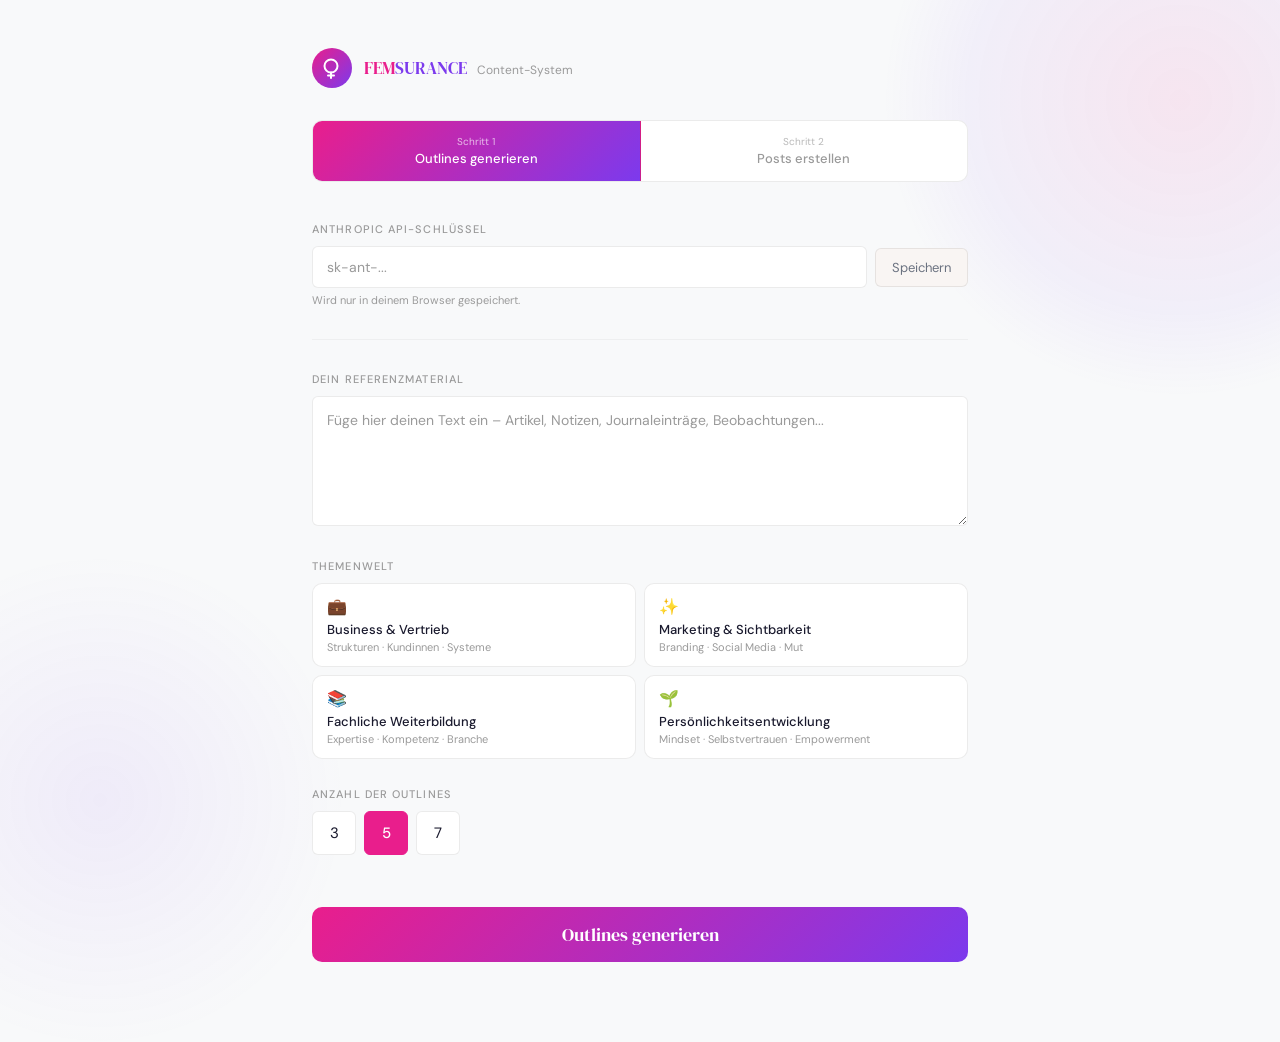
==== index.html @ 7531ac70 "Add typography scale and semantic color variables to all 8 pages - Typography scale: --text-xs throu" ====
<!DOCTYPE html>
<html lang="de">
<head>
<meta charset="UTF-8" />
<meta name="viewport" content="width=device-width, initial-scale=1.0" />
<title>FemSurance Content-System</title>
<link href="https://fonts.googleapis.com/css2?family=DM+Serif+Display:ital@0;1&family=DM+Sans:wght@300;400;500&display=swap" rel="stylesheet" />
<style>
  :root {
    --fem-pink: #E91E8C; --fem-pink-light: #fce4f0; --fem-pink-mid: #f4afd4;
    --pink-dark: #b81160; --pink-deep: #8a0d48;
    --fem-purple: #7C3AED; --fem-purple-light: #EEEDFE; --purple-dark: #4a2570;
    --text-primary: #1a1a2e; --text-secondary: #6b7280; --text-tertiary: #9a9a9a;
    --bg-page: #F8F9FA; --bg-card: #ffffff; --bg-secondary: #f1f3f5; --bg-surface: #f9f5f3;
    --border: rgba(0,0,0,0.08); --border-light: rgba(0,0,0,0.04);
    --shadow: 0 1px 3px rgba(0,0,0,0.08);
    --radius-sm: 6px; --radius-md: 10px; --radius-lg: 14px;
    --text-xs: 10px;
    --text-sm: 11px;
    --text-base: 12px;
    --text-md: 13px;
    --text-lg: 14px;
    --text-xl: 16px;
    --text-2xl: 20px;
    --text-3xl: 24px;
  }
  * { box-sizing: border-box; margin: 0; padding: 0; }
  body { font-family: 'DM Sans', sans-serif; background: var(--bg-page); color: var(--text-primary); min-height: 100vh; overflow-x: hidden; }
  body::before { content: ''; position: fixed; top: -200px; right: -200px; width: 600px; height: 600px; background: radial-gradient(circle, rgba(233,30,140,0.09) 0%, rgba(124,58,237,0.05) 50%, transparent 70%); pointer-events: none; z-index: 0; }
  body::after { content: ''; position: fixed; bottom: -150px; left: -150px; width: 500px; height: 500px; background: radial-gradient(circle, rgba(124,58,237,0.07) 0%, transparent 70%); pointer-events: none; z-index: 0; }
  .page { position: relative; z-index: 1; max-width: 720px; margin: 0 auto; padding: 3rem 2rem 5rem; }
 
  header { margin-bottom: 2rem; }
  .logo-row { display: flex; align-items: center; gap: 12px; margin-bottom: 1.5rem; }
  .logo-mark { width: 40px; height: 40px; border-radius: 50%; background: linear-gradient(135deg, var(--fem-pink), var(--fem-purple)); display: flex; align-items: center; justify-content: center; }
 
  .step-nav { display: flex; margin-bottom: 2.5rem; border: 1px solid var(--border); border-radius: var(--radius-md); overflow: hidden; background: white; }
  .step-tab { flex: 1; padding: 14px 16px; text-align: center; cursor: pointer; font-size: 13px; font-weight: 500; color: var(--text-tertiary); transition: all 0.18s; border: none; background: none; font-family: 'DM Sans', sans-serif; }
  .step-tab.active { background: linear-gradient(135deg, var(--fem-pink), var(--fem-purple)); color: white; }
  .step-tab .step-num { display: block; font-size: 10px; font-weight: 400; opacity: 0.7; margin-bottom: 2px; }
  .step-tab:not(:last-child) { border-right: 1px solid var(--border); }
 
  .panel { display: none; }
  .panel.active { display: block; }
 
  .section { margin-bottom: 1.75rem; }
  .section-label { font-size: 11px; font-weight: 500; letter-spacing: 0.1em; text-transform: uppercase; color: var(--text-tertiary); margin-bottom: 10px; }
  .divider { height: 1px; background: var(--border-light); margin: 2rem 0; }
 
  textarea, input[type="password"] {
    width: 100%; padding: 12px 14px; font-family: 'DM Sans', sans-serif; font-size: 14px; line-height: 1.7;
    color: var(--text-primary); background: white; border: 1px solid var(--border); border-radius: var(--radius-sm); outline: none; transition: border 0.2s;
  }
  textarea { resize: vertical; min-height: 130px; }
  textarea::placeholder, input::placeholder { color: var(--text-tertiary); }
  textarea:focus, input:focus { border-color: var(--fem-pink); box-shadow: 0 0 0 3px rgba(233,30,140,0.08); }
 
  .api-row { display: flex; gap: 8px; align-items: center; }
  .api-row input { flex: 1; min-height: unset; height: 42px; }
  .save-btn { padding: 10px 16px; background: var(--bg-surface); border: 1px solid var(--border); border-radius: var(--radius-sm); font-family: 'DM Sans', sans-serif; font-size: 13px; color: var(--text-secondary); cursor: pointer; transition: all 0.15s; white-space: nowrap; }
  .save-btn:hover { background: white; color: var(--text-primary); }
  .api-hint { font-size: 11px; color: var(--text-tertiary); margin-top: 5px; }
 
  .theme-grid { display: grid; grid-template-columns: 1fr 1fr; gap: 8px; }
  .theme-card { border: 1px solid var(--border); border-radius: var(--radius-md); padding: 12px 14px; cursor: pointer; transition: all 0.18s; background: white; position: relative; overflow: hidden; }
  .theme-card::before { content: ''; position: absolute; top: 0; left: 0; right: 0; height: 2px; background: var(--fem-pink); transform: scaleX(0); transform-origin: left; transition: transform 0.2s; }
  .theme-card:hover { border-color: var(--fem-pink-mid); transform: translateY(-1px); }
  .theme-card:hover::before { transform: scaleX(1); }
  .theme-card.selected { border-color: var(--fem-pink); background: var(--fem-pink-light); }
  .theme-card.selected::before { transform: scaleX(1); }
  .theme-icon { font-size: 16px; margin-bottom: 4px; }
  .theme-name { font-size: 13px; font-weight: 500; color: var(--text-primary); margin-bottom: 2px; }
  .theme-card.selected .theme-name { color: var(--pink-dark); }
  .theme-desc { font-size: 11px; color: var(--text-tertiary); }
  .theme-card.selected .theme-desc { color: var(--pink-deep); }
 
  .count-row { display: flex; gap: 8px; }
  .count-btn { width: 44px; height: 44px; border: 1px solid var(--border); border-radius: var(--radius-sm); background: white; color: var(--text-primary); font-family: 'DM Sans', sans-serif; font-size: 15px; cursor: pointer; transition: all 0.15s; }
  .count-btn:hover { border-color: var(--fem-pink-mid); }
  .count-btn.active { border-color: var(--fem-pink); background: var(--fem-pink); color: white; font-weight: 500; }
 
  .primary-btn { width: 100%; padding: 15px; font-family: 'DM Serif Display', serif; font-size: 18px; background: linear-gradient(135deg, var(--fem-pink), var(--fem-purple)); color: white; border: none; border-radius: var(--radius-md); cursor: pointer; transition: all 0.2s; margin-top: 1.5rem; }
  .primary-btn:hover { background: linear-gradient(135deg, var(--pink-dark), var(--purple-dark)); transform: translateY(-1px); box-shadow: 0 8px 24px rgba(233,30,140,0.28); }
  .primary-btn:active { transform: translateY(0); }
  .primary-btn:disabled { opacity: 0.5; cursor: not-allowed; transform: none; box-shadow: none; }
 
  .loading-bar { height: 2px; background: var(--border-light); border-radius: 2px; margin-bottom: 1rem; overflow: hidden; display: none; }
  .loading-bar.active { display: block; }
  .loading-bar-inner { height: 100%; width: 30%; background: linear-gradient(90deg, var(--fem-pink), var(--fem-purple)); animation: slide 1.2s ease-in-out infinite; }
  @keyframes slide { 0% { transform: translateX(-100%); } 100% { transform: translateX(400%); } }
  .status-text { font-size: 13px; color: var(--text-tertiary); margin-bottom: 1rem; font-style: italic; }
 
  .error-box { background: #fff5f5; border: 1px solid #f0c0c0; border-radius: var(--radius-md); padding: 1rem 1.25rem; font-size: 13px; color: #c0392b; display: none; margin-top: 1rem; }
  .error-box.visible { display: block; }
 
  .output-section { margin-top: 2rem; display: none; }
  .output-section.visible { display: block; }
  .output-header { display: flex; align-items: center; justify-content: space-between; margin-bottom: 1rem; }
  .output-title { font-family: 'DM Serif Display', serif; font-size: 20px; color: var(--text-primary); }
  .copy-all-btn { padding: 8px 14px; border: 1px solid var(--border); border-radius: var(--radius-sm); background: white; font-family: 'DM Sans', sans-serif; font-size: 13px; color: var(--text-secondary); cursor: pointer; transition: all 0.15s; }
  .copy-all-btn:hover { border-color: var(--fem-pink); color: var(--fem-pink); }
  .output-box { background: white; border: 1px solid var(--border); border-radius: var(--radius-md); padding: 1.5rem; font-size: 14px; line-height: 1.8; color: var(--text-primary); white-space: pre-wrap; min-height: 200px; }
 
  .paste-hint { font-size: 13px; color: var(--text-secondary); background: var(--bg-surface); border-radius: var(--radius-md); padding: 12px 14px; margin-bottom: 1.5rem; line-height: 1.6; }
  .paste-hint strong { color: var(--text-primary); }
 
  .platforms-grid { display: flex; flex-direction: column; gap: 14px; margin-top: 1.5rem; }
  .platform-card { border: 1px solid var(--border); border-radius: var(--radius-lg); background: white; overflow: hidden; }
  .platform-header { display: flex; align-items: center; justify-content: space-between; padding: 12px 16px; border-bottom: 1px solid var(--border-light); }
  .platform-name-row { display: flex; align-items: center; gap: 10px; }
  .platform-icon { width: 32px; height: 32px; border-radius: 8px; display: flex; align-items: center; justify-content: center; font-size: 15px; }
  .li { background: #e8f0f9; } .wa { background: #e8f9ee; } .nl { background: #f9f0e8; }
  .platform-title { font-size: 13px; font-weight: 500; }
  .platform-hint { font-size: 11px; color: var(--text-tertiary); }
  .copy-post-btn { padding: 6px 12px; border: 1px solid var(--border); border-radius: var(--radius-sm); background: var(--bg-surface); font-family: 'DM Sans', sans-serif; font-size: 12px; color: var(--text-secondary); cursor: pointer; transition: all 0.15s; }
  .copy-post-btn:hover { border-color: var(--fem-pink); color: var(--fem-pink); background: white; }
  .platform-body { padding: 16px 18px; font-size: 14px; line-height: 1.8; color: var(--text-primary); white-space: pre-wrap; min-height: 60px; }
  .platform-body.loading { color: var(--text-tertiary); font-style: italic; }
 
  @media (max-width: 500px) {
    .page { padding: 2rem 1.25rem 4rem; }
    .theme-grid { grid-template-columns: 1fr; }
  }
</style>
</head>
<body>
<div class="page">
 
  <header>
    <div class="logo-row">
      <div class="logo-mark">
        <svg width="22" height="22" viewBox="0 0 22 22" fill="none">
          <circle cx="10" cy="9" r="6.5" stroke="white" stroke-width="2"/>
          <line x1="10" y1="15.5" x2="10" y2="21" stroke="white" stroke-width="2" stroke-linecap="round"/>
          <line x1="7" y1="18.5" x2="13" y2="18.5" stroke="white" stroke-width="2" stroke-linecap="round"/>
        </svg>
      </div>
      <div>
        <span style="font-family:'DM Serif Display',serif;font-size:17px;color:var(--fem-pink);">FEM</span><span style="font-family:'DM Serif Display',serif;font-size:17px;color:var(--fem-purple);">SURANCE</span>
        <span style="font-size:12px;color:var(--text-tertiary);margin-left:6px;">Content-System</span>
      </div>
    </div>
  </header>
 
  <!-- Step nav -->
  <div class="step-nav">
    <button class="step-tab active" onclick="switchTab(0)" id="tab-0">
      <span class="step-num">Schritt 1</span>
      Outlines generieren
    </button>
    <button class="step-tab" onclick="switchTab(1)" id="tab-1">
      <span class="step-num">Schritt 2</span>
      Posts erstellen
    </button>
  </div>
 
  <!-- API Key -->
  <div class="section">
    <div class="section-label">Anthropic API-Schlüssel</div>
    <div class="api-row">
      <input type="password" id="api-key" placeholder="sk-ant-..." />
      <button class="save-btn" onclick="saveKey()">Speichern</button>
    </div>
    <p class="api-hint">Wird nur in deinem Browser gespeichert.</p>
  </div>
 
  <div class="divider"></div>
 
  <!-- PANEL 1 -->
  <div class="panel active" id="panel-0">
    <div class="section">
      <div class="section-label">Dein Referenzmaterial</div>
      <textarea id="material" placeholder="Füge hier deinen Text ein – Artikel, Notizen, Journaleinträge, Beobachtungen..."></textarea>
    </div>
    <div class="section">
      <div class="section-label">Themenwelt</div>
      <div class="theme-grid">
        <div class="theme-card" data-theme="Business & Vertrieb" onclick="selectTheme(this)">
          <div class="theme-icon">💼</div>
          <div class="theme-name">Business & Vertrieb</div>
          <div class="theme-desc">Strukturen · Kundinnen · Systeme</div>
        </div>
        <div class="theme-card" data-theme="Marketing & Sichtbarkeit" onclick="selectTheme(this)">
          <div class="theme-icon">✨</div>
          <div class="theme-name">Marketing & Sichtbarkeit</div>
          <div class="theme-desc">Branding · Social Media · Mut</div>
        </div>
        <div class="theme-card" data-theme="Fachliche Weiterbildung" onclick="selectTheme(this)">
          <div class="theme-icon">📚</div>
          <div class="theme-name">Fachliche Weiterbildung</div>
          <div class="theme-desc">Expertise · Kompetenz · Branche</div>
        </div>
        <div class="theme-card" data-theme="Persönlichkeitsentwicklung" onclick="selectTheme(this)">
          <div class="theme-icon">🌱</div>
          <div class="theme-name">Persönlichkeitsentwicklung</div>
          <div class="theme-desc">Mindset · Selbstvertrauen · Empowerment</div>
        </div>
      </div>
    </div>
    <div class="section">
      <div class="section-label">Anzahl der Outlines</div>
      <div class="count-row">
        <button class="count-btn" onclick="selectCount(this,3)">3</button>
        <button class="count-btn active" onclick="selectCount(this,5)">5</button>
        <button class="count-btn" onclick="selectCount(this,7)">7</button>
      </div>
    </div>
    <button class="primary-btn" id="gen-btn" onclick="generateOutlines()">Outlines generieren</button>
    <div class="error-box" id="error-box-1"></div>
    <div class="output-section" id="outline-output">
      <div class="divider" style="margin-top:0;"></div>
      <div class="output-header">
        <div class="output-title">Deine Outlines</div>
        <button class="copy-all-btn" onclick="copyOutlines()">Alle kopieren</button>
      </div>
      <div class="loading-bar" id="loading-bar-1"><div class="loading-bar-inner"></div></div>
      <div class="status-text" id="status-1"></div>
      <div class="output-box" id="outline-box"></div>
      <button class="primary-btn" style="margin-top:1rem;" onclick="goToStep2()">Weiter → Posts erstellen</button>
    </div>
  </div>
 
  <!-- PANEL 2 -->
  <div class="panel" id="panel-1">
    <div class="paste-hint">
      <strong>So funktioniert es:</strong> Füge eine Outline aus Schritt 1 ein (oder klicke dort auf "Weiter") – die KI schreibt dann fertige Posts für alle deine Plattformen.
    </div>
    <div class="section">
      <div class="section-label">Outline oder Thema eingeben</div>
      <textarea id="outline-input" rows="8" placeholder="Füge hier deine Outline ein – oder schreib dein Thema direkt:&#10;&#10;z.B. 'Warum Frauen sich im Vertrieb oft kleinmachen und wie sie das ändern können'"></textarea>
    </div>
    <button class="primary-btn" id="post-btn" onclick="generatePosts()">Posts für alle Plattformen erstellen</button>
    <div class="error-box" id="error-box-2"></div>
 
    <div class="output-section" id="posts-output">
      <div class="divider" style="margin-top:0;"></div>
      <div class="loading-bar" id="loading-bar-2"><div class="loading-bar-inner"></div></div>
      <div class="status-text" id="status-2"></div>
      <div class="platforms-grid">
 
        <div class="platform-card">
          <div class="platform-header">
            <div class="platform-name-row">
              <div class="platform-icon li">💼</div>
              <div>
                <div class="platform-title">LinkedIn – Öffentlicher Account</div>
                <div class="platform-hint">Professionell · persönlich · Hook + Story + Hashtags</div>
              </div>
            </div>
            <button class="copy-post-btn" onclick="copyPost('linkedin')">Kopieren</button>
          </div>
          <div class="platform-body loading" id="post-linkedin">–</div>
        </div>
 
        <div class="platform-card">
          <div class="platform-header">
            <div class="platform-name-row">
              <div class="platform-icon li">👥</div>
              <div>
                <div class="platform-title">LinkedIn – Private Gruppe</div>
                <div class="platform-hint">Community-Ton · dialogisch · offene Frage am Ende</div>
              </div>
            </div>
            <button class="copy-post-btn" onclick="copyPost('linkedin-group')">Kopieren</button>
          </div>
          <div class="platform-body loading" id="post-linkedin-group">–</div>
        </div>
 
        <div class="platform-card">
          <div class="platform-header">
            <div class="platform-name-row">
              <div class="platform-icon wa">💬</div>
              <div>
                <div class="platform-title">WhatsApp Community</div>
                <div class="platform-hint">Warm · kurz · wie von einer Freundin</div>
              </div>
            </div>
            <button class="copy-post-btn" onclick="copyPost('whatsapp')">Kopieren</button>
          </div>
          <div class="platform-body loading" id="post-whatsapp">–</div>
        </div>
 
        <div class="platform-card">
          <div class="platform-header">
            <div class="platform-name-row">
              <div class="platform-icon nl">📧</div>
              <div>
                <div class="platform-title">Newsletter</div>
                <div class="platform-hint">Tiefgründig · mit Betreffzeile · klarer CTA</div>
              </div>
            </div>
            <button class="copy-post-btn" onclick="copyPost('newsletter')">Kopieren</button>
          </div>
          <div class="platform-body loading" id="post-newsletter">–</div>
        </div>
 
      </div>
    </div>
  </div>
 
</div>
<script>
  let selectedTheme = '', selectedCount = 5;
 
  window.addEventListener('load', () => {
    const s = localStorage.getItem('fs_api_key');
    if (s) document.getElementById('api-key').value = s;
  });
 
  function saveKey() {
    const k = document.getElementById('api-key').value.trim();
    if (k) { localStorage.setItem('fs_api_key', k); alert('Gespeichert ✓'); }
  }
 
  function switchTab(i) {
    document.querySelectorAll('.step-tab').forEach((t,j) => t.classList.toggle('active', i===j));
    document.querySelectorAll('.panel').forEach((p,j) => p.classList.toggle('active', i===j));
  }
 
  function goToStep2() {
    const t = document.getElementById('outline-box').textContent;
    if (t) document.getElementById('outline-input').value = t;
    switchTab(1);
    window.scrollTo({top:0,behavior:'smooth'});
  }
 
  function selectTheme(el) {
    document.querySelectorAll('.theme-card').forEach(c => c.classList.remove('selected'));
    el.classList.add('selected'); selectedTheme = el.dataset.theme;
  }
 
  function selectCount(el, n) {
    document.querySelectorAll('.count-btn').forEach(b => b.classList.remove('active'));
    el.classList.add('active'); selectedCount = n;
  }
 
  function showErr(id, msg) { const b = document.getElementById(id); b.textContent = msg; b.classList.add('visible'); }
  function hideErr(id) { document.getElementById(id).classList.remove('visible'); }
 
  function copyOutlines() {
    navigator.clipboard.writeText(document.getElementById('outline-box').textContent).then(() => {
      const b = document.querySelector('.copy-all-btn'); b.textContent = 'Kopiert ✓';
      setTimeout(() => b.textContent = 'Alle kopieren', 2000);
    });
  }
 
  function copyPost(id) {
    navigator.clipboard.writeText(document.getElementById('post-'+id).textContent).then(() => {
      event.target.textContent = 'Kopiert ✓';
      setTimeout(() => event.target.textContent = 'Kopieren', 2000);
    });
  }
 
  async function callClaude(system, user) {
    const key = document.getElementById('api-key').value.trim();
    const r = await fetch('https://api.anthropic.com/v1/messages', {
      method: 'POST',
      headers: {'Content-Type':'application/json','x-api-key':key,'anthropic-version':'2023-06-01'},
      body: JSON.stringify({model:'claude-sonnet-4-20250514',max_tokens:4000,system,messages:[{role:'user',content:user}]})
    });
    const d = await r.json();
    if (!r.ok) throw new Error(d.error?.message || r.status);
    return d.content?.map(b => b.text||'').join('') || '';
  }
 
  async function generateOutlines() {
    const key = document.getElementById('api-key').value.trim();
    const mat = document.getElementById('material').value.trim();
    hideErr('error-box-1');
    if (!key) { showErr('error-box-1','Bitte API-Schlüssel eingeben.'); return; }
    if (!mat) { showErr('error-box-1','Bitte Referenzmaterial eingeben.'); return; }
    if (!selectedTheme) { showErr('error-box-1','Bitte Themenwelt auswählen.'); return; }
 
    const btn = document.getElementById('gen-btn');
    btn.disabled = true; btn.textContent = 'Wird generiert...';
    document.getElementById('outline-output').classList.add('visible');
    document.getElementById('loading-bar-1').classList.add('active');
    document.getElementById('outline-box').textContent = '';
    document.getElementById('status-1').textContent = 'Claude analysiert dein Material...';
 
    const sys = `Du bist der FemSurance Content-Ideen-Generator. Warm, klar, empowernd. Zielgruppe: Frauen in Finanz & Versicherung.
 
Format für jede Outline:
 
POST OUTLINE [N]
Themenwelt: [Name]
 
Kernparadox
[Zentrale Erkenntnis]
 
Reformuliert:
• Lang – [Storyhafte Version]
• Mittel – [Prägnante Erkenntnis]
• Kurz – [Social-tauglich]
 
Schlüsselzitate
• "[Zitat 1]"
• "[Zitat 2]"
 
Transformation
[Zweifel → Erkenntnis → Selbstbestimmung]
 
Alltagsprobleme
• [Problem 1]
• [Problem 2]
• [Problem 3]
 
Handlungsschritte
1. [Schritt 1]
2. [Schritt 2]
3. [Schritt 3]
 
Große Idee
[1–2 Sätze]
 
Abschließende Erkenntnis
[Kurzer emotionaler Schlusssatz]
 
---`;
 
    try {
      const text = await callClaude(sys, `Referenzmaterial:\n\n${mat}\n\nThemenwelt: ${selectedTheme}\nBitte erstelle ${selectedCount} Outlines.`);
      document.getElementById('outline-box').textContent = text;
      document.getElementById('loading-bar-1').classList.remove('active');
      document.getElementById('status-1').textContent = `✓ ${selectedCount} Outlines erstellt`;
    } catch(e) {
      showErr('error-box-1','Fehler: '+e.message);
      document.getElementById('loading-bar-1').classList.remove('active');
    } finally {
      btn.disabled = false; btn.textContent = 'Outlines generieren';
    }
  }
 
  async function generatePosts() {
    const key = document.getElementById('api-key').value.trim();
    const outline = document.getElementById('outline-input').value.trim();
    hideErr('error-box-2');
    if (!key) { showErr('error-box-2','Bitte API-Schlüssel eingeben.'); return; }
    if (!outline) { showErr('error-box-2','Bitte Outline oder Thema eingeben.'); return; }
 
    const btn = document.getElementById('post-btn');
    btn.disabled = true; btn.textContent = 'Posts werden erstellt...';
    document.getElementById('posts-output').classList.add('visible');
    document.getElementById('loading-bar-2').classList.add('active');
    document.getElementById('status-2').textContent = 'Texte für alle Plattformen werden geschrieben...';
 
    ['linkedin','linkedin-group','whatsapp','newsletter'].forEach(id => {
      const el = document.getElementById('post-'+id);
      el.textContent = 'Wird generiert...'; el.classList.add('loading');
    });
 
    const sys = `Du bist der FemSurance Post-Generator. Du schreibst fertige plattformspezifische Posts.
 
Marke: FemSurance – Visibility. Network. Impact.
Zielgruppe: Frauen in der Versicherungsbranche und Finanzberatung.
Ton: warm, empowernd, klar, direkt. Direkte Ansprache (Du).
 
Antworte NUR mit diesem JSON (kein Text davor/danach, keine Backticks):
{"linkedin":"...","linkedin_group":"...","whatsapp":"...","newsletter":"..."}
 
Regeln pro Plattform:
- linkedin: Starker Hook in Zeile 1. Dann Story/Erkenntnis mit Zeilenumbrüchen. 3-5 Punkte. Hashtags am Ende. Ca. 1200 Zeichen.
- linkedin_group: Dialogischer Community-Ton. Persönlicher, als ob du mit Kolleginnen sprichst. Offene Frage am Ende. Kürzer.
- whatsapp: Kurz und warm, wie von einer Freundin. Max 250 Zeichen. Mit passendem Emoji.
- newsletter: Beginne mit "Betreff: [Betreffzeile]". Dann persönliche Anrede. Tiefgründiger Text. Klarer CTA am Ende. Ca. 200 Wörter.`;
 
    try {
      const raw = await callClaude(sys, `Content-Outline:\n\n${outline}\n\nBitte schreibe die 4 Posts als JSON.`);
      const clean = raw.replace(/```json|```/g,'').trim();
      const posts = JSON.parse(clean);
      const map = {'linkedin':posts.linkedin,'linkedin-group':posts.linkedin_group,'whatsapp':posts.whatsapp,'newsletter':posts.newsletter};
      Object.entries(map).forEach(([id,text]) => {
        const el = document.getElementById('post-'+id);
        el.textContent = text || '–'; el.classList.remove('loading');
      });
      document.getElementById('loading-bar-2').classList.remove('active');
      document.getElementById('status-2').textContent = '✓ Alle Posts erstellt – bereit zum Kopieren in Asana';
    } catch(e) {
      showErr('error-box-2','Fehler: '+e.message);
      document.getElementById('loading-bar-2').classList.remove('active');
      ['linkedin','linkedin-group','whatsapp','newsletter'].forEach(id => {
        const el = document.getElementById('post-'+id);
        el.textContent = '–'; el.classList.remove('loading');
      });
    } finally {
      btn.disabled = false; btn.textContent = 'Posts für alle Plattformen erstellen';
    }
  }
</script>
</body>
</html>
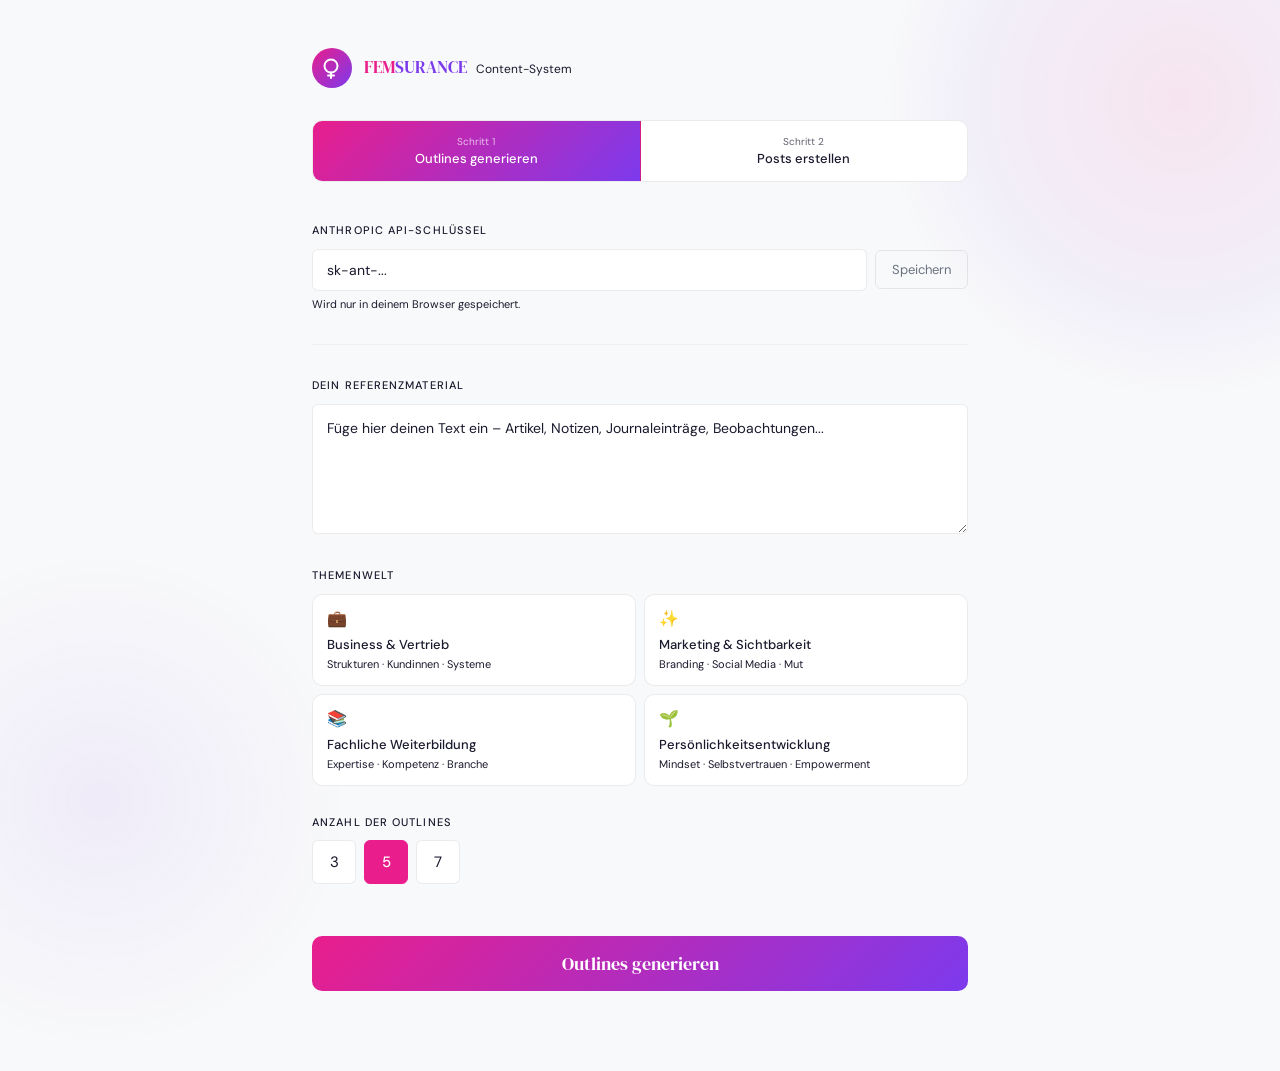
==== commit aa0beec7: "Migrate all 8 HTML files to shared.css and shared.js (-773 lines) All pages now use shared.css (desi" ====
--- a/index.html
+++ b/index.html
@@ -5,27 +5,9 @@
 <meta name="viewport" content="width=device-width, initial-scale=1.0" />
 <title>FemSurance Content-System</title>
 <link href="https://fonts.googleapis.com/css2?family=DM+Serif+Display:ital@0;1&family=DM+Sans:wght@300;400;500&display=swap" rel="stylesheet" />
+<link rel="stylesheet" href="shared.css">
 <style>
-  :root {
-    --fem-pink: #E91E8C; --fem-pink-light: #fce4f0; --fem-pink-mid: #f4afd4;
-    --pink-dark: #b81160; --pink-deep: #8a0d48;
-    --fem-purple: #7C3AED; --fem-purple-light: #EEEDFE; --purple-dark: #4a2570;
-    --text-primary: #1a1a2e; --text-secondary: #6b7280; --text-tertiary: #9a9a9a;
-    --bg-page: #F8F9FA; --bg-card: #ffffff; --bg-secondary: #f1f3f5; --bg-surface: #f9f5f3;
-    --border: rgba(0,0,0,0.08); --border-light: rgba(0,0,0,0.04);
-    --shadow: 0 1px 3px rgba(0,0,0,0.08);
-    --radius-sm: 6px; --radius-md: 10px; --radius-lg: 14px;
-    --text-xs: 10px;
-    --text-sm: 11px;
-    --text-base: 12px;
-    --text-md: 13px;
-    --text-lg: 14px;
-    --text-xl: 16px;
-    --text-2xl: 20px;
-    --text-3xl: 24px;
-  }
-  * { box-sizing: border-box; margin: 0; padding: 0; }
-  body { font-family: 'DM Sans', sans-serif; background: var(--bg-page); color: var(--text-primary); min-height: 100vh; overflow-x: hidden; }
+  body { font-family: 'DM Sans', sans-serif; min-height: 100vh; overflow-x: hidden; }
   body::before { content: ''; position: fixed; top: -200px; right: -200px; width: 600px; height: 600px; background: radial-gradient(circle, rgba(233,30,140,0.09) 0%, rgba(124,58,237,0.05) 50%, transparent 70%); pointer-events: none; z-index: 0; }
   body::after { content: ''; position: fixed; bottom: -150px; left: -150px; width: 500px; height: 500px; background: radial-gradient(circle, rgba(124,58,237,0.07) 0%, transparent 70%); pointer-events: none; z-index: 0; }
   .page { position: relative; z-index: 1; max-width: 720px; margin: 0 auto; padding: 3rem 2rem 5rem; }
@@ -299,6 +281,7 @@
   </div>
  
 </div>
+<script src="shared.js"></script>
 <script>
   let selectedTheme = '', selectedCount = 5;
  
--- a/shared.css
+++ b/shared.css
@@ -0,0 +1,141 @@
+/* ══════════ FemSurance Design System ══════════ */
+
+/* ── Variables ── */
+:root {
+  --fem-pink: #E91E8C;
+  --fem-pink-light: #fce4f0;
+  --fem-pink-mid: #f4afd4;
+  --fem-purple: #7C3AED;
+  --fem-purple-light: #EEEDFE;
+  --bg-page: #F8F9FA;
+  --bg-card: #ffffff;
+  --bg-secondary: #f1f3f5;
+  --text-primary: #1a1a2e;
+  --text-secondary: #6b7280;
+  --border: rgba(0,0,0,0.08);
+  --border-light: rgba(0,0,0,0.04);
+  --shadow: 0 1px 3px rgba(0,0,0,0.08);
+  --nav-bg: #1a1a2e;
+  --radius-sm: 6px;
+  --radius-md: 10px;
+  --radius-lg: 14px;
+
+  /* Semantic Colors */
+  --color-success: #16a34a;
+  --color-success-bg: #dcfce7;
+  --color-warning: #a16207;
+  --color-warning-bg: #fef9c3;
+  --color-danger: #dc2626;
+  --color-danger-bg: #fef2f2;
+  --color-info: #06b6d4;
+
+  /* Typography Scale */
+  --text-xs: 10px;
+  --text-sm: 11px;
+  --text-base: 12px;
+  --text-md: 13px;
+  --text-lg: 14px;
+  --text-xl: 16px;
+  --text-2xl: 20px;
+  --text-3xl: 24px;
+}
+
+/* ── Base ── */
+* { margin: 0; padding: 0; box-sizing: border-box; }
+body { font-family: 'Inter', sans-serif; background: var(--bg-page); color: var(--text-primary); font-size: var(--text-md); line-height: 1.5; }
+
+/* ── Left Navigation ── */
+.nav-left {
+  position: fixed; top: 0; left: 0;
+  width: 62px; height: 100vh;
+  background: var(--nav-bg);
+  display: flex; flex-direction: column; align-items: center;
+  padding: 16px 0; z-index: 100;
+}
+.nav-logo {
+  width: 34px; height: 34px; background: var(--fem-pink);
+  border-radius: var(--radius-sm);
+  display: flex; align-items: center; justify-content: center;
+  margin-bottom: 28px; font-weight: 700; font-size: 15px; color: #fff;
+  text-decoration: none;
+}
+.nav-links { display: flex; flex-direction: column; gap: 4px; width: 100%; list-style: none; }
+.nav-links a {
+  display: flex; flex-direction: column; align-items: center; gap: 3px;
+  padding: 10px 0; color: rgba(255,255,255,0.5); text-decoration: none;
+  font-size: 9px; font-weight: 500; letter-spacing: 0.02em;
+  transition: color 0.2s, background 0.2s;
+  border-radius: var(--radius-sm); margin: 0 6px;
+}
+.nav-links a:hover, .nav-links a.active { color: #fff; background: rgba(255,255,255,0.08); }
+.nav-links a.active { color: var(--fem-pink); }
+.nav-links svg { width: 20px; height: 20px; stroke-width: 1.8; fill: none; stroke: currentColor; }
+
+/* ── Button System ── */
+.btn {
+  display: inline-flex; align-items: center; justify-content: center; gap: 6px;
+  padding: 8px 16px; border: none; border-radius: var(--radius-sm);
+  font-family: inherit; font-size: var(--text-base); font-weight: 600;
+  cursor: pointer; transition: all 0.15s; line-height: 1.4;
+}
+.btn-sm { padding: 4px 12px; font-size: var(--text-sm); }
+.btn-lg { padding: 12px 24px; font-size: var(--text-lg); }
+.btn-primary { background: var(--fem-pink); color: #fff; }
+.btn-primary:hover { background: #d1177e; }
+.btn-secondary { background: var(--bg-secondary); color: var(--text-primary); border: 1px solid var(--border); }
+.btn-secondary:hover { border-color: var(--fem-pink); color: var(--fem-pink); }
+.btn-outline { background: none; color: var(--fem-pink); border: 1px solid var(--fem-pink); }
+.btn-outline:hover { background: var(--fem-pink); color: #fff; }
+.btn:disabled, .btn[disabled] { opacity: 0.5; cursor: not-allowed; }
+
+/* ── Dark Mode ── */
+body.dark-mode {
+  --bg-page: #0f0f1a; --bg-card: #1a1a2e; --bg-secondary: #252540;
+  --text-primary: #ffffff; --text-secondary: #a0a0c0;
+  --border: rgba(255,255,255,0.08); --shadow: 0 1px 3px rgba(0,0,0,0.3);
+  --nav-bg: #0a0a15;
+}
+body.dark-mode input, body.dark-mode select, body.dark-mode textarea {
+  background: var(--bg-secondary); color: var(--text-primary); border-color: var(--border);
+}
+
+/* ── Dark Mode Toggle ── */
+.dm-toggle {
+  position: fixed; top: 12px; right: 12px; z-index: 110;
+  width: 36px; height: 36px; border: 1px solid var(--border); border-radius: 50%;
+  background: var(--bg-card); cursor: pointer; font-size: 18px;
+  display: flex; align-items: center; justify-content: center;
+  box-shadow: var(--shadow); transition: all 0.2s;
+}
+.dm-toggle:hover { border-color: var(--fem-pink); }
+
+/* ── Loading & Empty States ── */
+.btn-loading { position: relative; color: transparent !important; pointer-events: none; }
+.btn-loading::after {
+  content: ''; position: absolute; top: 50%; left: 50%;
+  width: 16px; height: 16px; margin: -8px 0 0 -8px;
+  border: 2px solid rgba(255,255,255,0.3); border-top-color: #fff;
+  border-radius: 50%; animation: btn-spin 0.6s linear infinite;
+}
+@keyframes btn-spin { to { transform: rotate(360deg); } }
+.empty-state { text-align: center; padding: 24px 16px; color: var(--text-secondary); font-size: var(--text-base); }
+
+/* ── Focus States ── */
+input:focus, select:focus, textarea:focus {
+  outline: none; border-color: var(--fem-pink);
+  box-shadow: 0 0 0 3px rgba(233,30,140,0.08);
+}
+
+/* ── Responsive ── */
+@media (max-width: 768px) {
+  .nav-left {
+    position: fixed; top: auto; bottom: 0; left: 0;
+    width: 100%; height: 52px;
+    flex-direction: row; justify-content: space-around;
+    padding: 0 8px; z-index: 200;
+  }
+  .nav-logo { margin-bottom: 0; width: 28px; height: 28px; font-size: 12px; }
+  .nav-left a { margin-bottom: 0; font-size: 16px; }
+  .main { margin-left: 0 !important; padding-bottom: 68px !important; }
+  .dm-toggle { top: 8px; right: 8px; }
+}
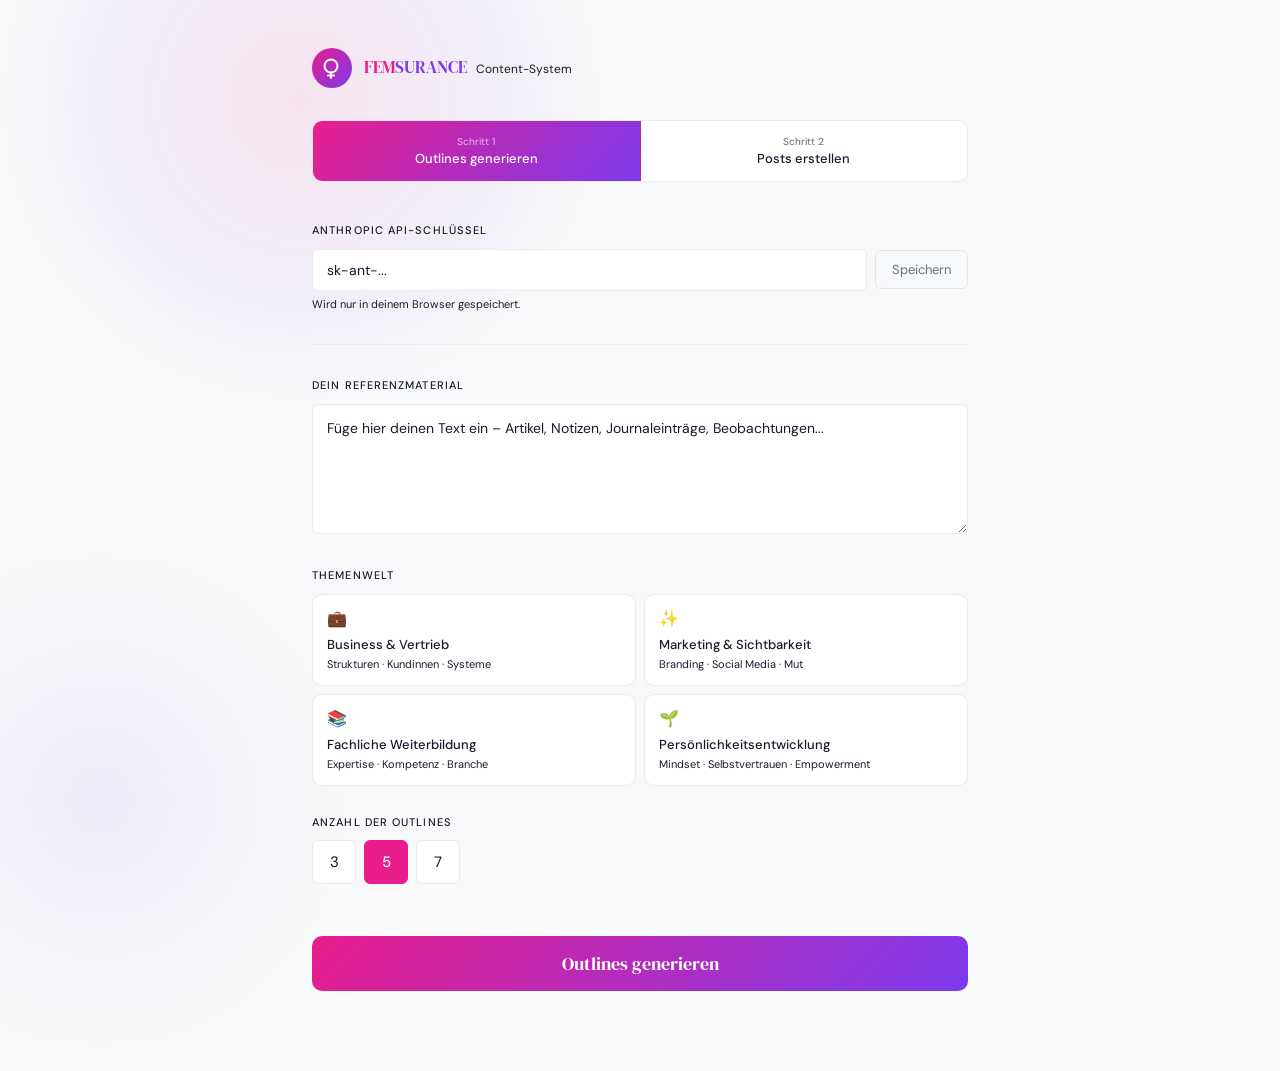
==== commit 52e7fde1: "Extract 26 more inline styles: konkurrenz, wochenplan, strategie, index konkurrenz.html: 13 inline s" ====
--- a/index.html
+++ b/index.html
@@ -13,55 +13,55 @@
   .page { position: relative; z-index: 1; max-width: 720px; margin: 0 auto; padding: 3rem 2rem 5rem; }
  
   header { margin-bottom: 2rem; }
-  .logo-row { display: flex; align-items: center; gap: 12px; margin-bottom: 1.5rem; }
+  .logo-row { display: flex; align-items: center; gap: var(--space-md); margin-bottom: 1.5rem; }
   .logo-mark { width: 40px; height: 40px; border-radius: 50%; background: linear-gradient(135deg, var(--fem-pink), var(--fem-purple)); display: flex; align-items: center; justify-content: center; }
  
   .step-nav { display: flex; margin-bottom: 2.5rem; border: 1px solid var(--border); border-radius: var(--radius-md); overflow: hidden; background: white; }
-  .step-tab { flex: 1; padding: 14px 16px; text-align: center; cursor: pointer; font-size: 13px; font-weight: 500; color: var(--text-tertiary); transition: all 0.18s; border: none; background: none; font-family: 'DM Sans', sans-serif; }
+  .step-tab { flex: 1; padding: 14px 16px; text-align: center; cursor: pointer; font-size: var(--text-md); font-weight: 500; color: var(--text-tertiary); transition: all 0.18s cubic-bezier(0.32, 0.72, 0, 1); border: none; background: none; font-family: 'DM Sans', sans-serif; }
   .step-tab.active { background: linear-gradient(135deg, var(--fem-pink), var(--fem-purple)); color: white; }
-  .step-tab .step-num { display: block; font-size: 10px; font-weight: 400; opacity: 0.7; margin-bottom: 2px; }
+  .step-tab .step-num { display: block; font-size: var(--text-xs); font-weight: 400; opacity: 0.7; margin-bottom: 2px; }
   .step-tab:not(:last-child) { border-right: 1px solid var(--border); }
  
   .panel { display: none; }
   .panel.active { display: block; }
  
   .section { margin-bottom: 1.75rem; }
-  .section-label { font-size: 11px; font-weight: 500; letter-spacing: 0.1em; text-transform: uppercase; color: var(--text-tertiary); margin-bottom: 10px; }
+  .section-label { font-size: var(--text-sm); font-weight: 500; letter-spacing: 0.1em; text-transform: uppercase; color: var(--text-tertiary); margin-bottom: 10px; }
   .divider { height: 1px; background: var(--border-light); margin: 2rem 0; }
  
   textarea, input[type="password"] {
-    width: 100%; padding: 12px 14px; font-family: 'DM Sans', sans-serif; font-size: 14px; line-height: 1.7;
-    color: var(--text-primary); background: white; border: 1px solid var(--border); border-radius: var(--radius-sm); outline: none; transition: border 0.2s;
+    width: 100%; padding: 12px 14px; font-family: 'DM Sans', sans-serif; font-size: var(--text-lg); line-height: 1.7;
+    color: var(--text-primary); background: white; border: 1px solid var(--border); border-radius: var(--radius-sm); outline: none; transition: border 0.2s cubic-bezier(0.32, 0.72, 0, 1);
   }
   textarea { resize: vertical; min-height: 130px; }
   textarea::placeholder, input::placeholder { color: var(--text-tertiary); }
   textarea:focus, input:focus { border-color: var(--fem-pink); box-shadow: 0 0 0 3px rgba(233,30,140,0.08); }
  
-  .api-row { display: flex; gap: 8px; align-items: center; }
+  .api-row { display: flex; gap: var(--space-sm); align-items: center; }
   .api-row input { flex: 1; min-height: unset; height: 42px; }
-  .save-btn { padding: 10px 16px; background: var(--bg-surface); border: 1px solid var(--border); border-radius: var(--radius-sm); font-family: 'DM Sans', sans-serif; font-size: 13px; color: var(--text-secondary); cursor: pointer; transition: all 0.15s; white-space: nowrap; }
+  .save-btn { padding: 10px 16px; background: var(--bg-surface); border: 1px solid var(--border); border-radius: var(--radius-sm); font-family: 'DM Sans', sans-serif; font-size: var(--text-md); color: var(--text-secondary); cursor: pointer; transition: all 0.15s cubic-bezier(0.32, 0.72, 0, 1); white-space: nowrap; }
   .save-btn:hover { background: white; color: var(--text-primary); }
-  .api-hint { font-size: 11px; color: var(--text-tertiary); margin-top: 5px; }
- 
-  .theme-grid { display: grid; grid-template-columns: 1fr 1fr; gap: 8px; }
-  .theme-card { border: 1px solid var(--border); border-radius: var(--radius-md); padding: 12px 14px; cursor: pointer; transition: all 0.18s; background: white; position: relative; overflow: hidden; }
-  .theme-card::before { content: ''; position: absolute; top: 0; left: 0; right: 0; height: 2px; background: var(--fem-pink); transform: scaleX(0); transform-origin: left; transition: transform 0.2s; }
+  .api-hint { font-size: var(--text-sm); color: var(--text-tertiary); margin-top: 5px; }
+ 
+  .theme-grid { display: grid; grid-template-columns: 1fr 1fr; gap: var(--space-sm); }
+  .theme-card { border: 1px solid var(--border); border-radius: var(--radius-md); padding: 12px 14px; cursor: pointer; transition: all 0.18s cubic-bezier(0.32, 0.72, 0, 1); background: white; position: relative; overflow: hidden; }
+  .theme-card::before { content: ''; position: absolute; top: 0; left: 0; right: 0; height: 2px; background: var(--fem-pink); transform: scaleX(0); transform-origin: left; transition: transform 0.2s cubic-bezier(0.32, 0.72, 0, 1); }
   .theme-card:hover { border-color: var(--fem-pink-mid); transform: translateY(-1px); }
   .theme-card:hover::before { transform: scaleX(1); }
   .theme-card.selected { border-color: var(--fem-pink); background: var(--fem-pink-light); }
   .theme-card.selected::before { transform: scaleX(1); }
-  .theme-icon { font-size: 16px; margin-bottom: 4px; }
-  .theme-name { font-size: 13px; font-weight: 500; color: var(--text-primary); margin-bottom: 2px; }
+  .theme-icon { font-size: var(--text-xl); margin-bottom: 4px; }
+  .theme-name { font-size: var(--text-md); font-weight: 500; color: var(--text-primary); margin-bottom: 2px; }
   .theme-card.selected .theme-name { color: var(--pink-dark); }
-  .theme-desc { font-size: 11px; color: var(--text-tertiary); }
+  .theme-desc { font-size: var(--text-sm); color: var(--text-tertiary); }
   .theme-card.selected .theme-desc { color: var(--pink-deep); }
  
-  .count-row { display: flex; gap: 8px; }
-  .count-btn { width: 44px; height: 44px; border: 1px solid var(--border); border-radius: var(--radius-sm); background: white; color: var(--text-primary); font-family: 'DM Sans', sans-serif; font-size: 15px; cursor: pointer; transition: all 0.15s; }
+  .count-row { display: flex; gap: var(--space-sm); }
+  .count-btn { width: 44px; height: 44px; border: 1px solid var(--border); border-radius: var(--radius-sm); background: white; color: var(--text-primary); font-family: 'DM Sans', sans-serif; font-size: 15px; cursor: pointer; transition: all 0.15s cubic-bezier(0.32, 0.72, 0, 1); }
   .count-btn:hover { border-color: var(--fem-pink-mid); }
   .count-btn.active { border-color: var(--fem-pink); background: var(--fem-pink); color: white; font-weight: 500; }
  
-  .primary-btn { width: 100%; padding: 15px; font-family: 'DM Serif Display', serif; font-size: 18px; background: linear-gradient(135deg, var(--fem-pink), var(--fem-purple)); color: white; border: none; border-radius: var(--radius-md); cursor: pointer; transition: all 0.2s; margin-top: 1.5rem; }
+  .primary-btn { width: 100%; padding: 15px; font-family: 'DM Serif Display', serif; font-size: 18px; background: linear-gradient(135deg, var(--fem-pink), var(--fem-purple)); color: white; border: none; border-radius: var(--radius-md); cursor: pointer; transition: all 0.2s cubic-bezier(0.32, 0.72, 0, 1); margin-top: 1.5rem; }
   .primary-btn:hover { background: linear-gradient(135deg, var(--pink-dark), var(--purple-dark)); transform: translateY(-1px); box-shadow: 0 8px 24px rgba(233,30,140,0.28); }
   .primary-btn:active { transform: translateY(0); }
   .primary-btn:disabled { opacity: 0.5; cursor: not-allowed; transform: none; box-shadow: none; }
@@ -70,20 +70,20 @@
   .loading-bar.active { display: block; }
   .loading-bar-inner { height: 100%; width: 30%; background: linear-gradient(90deg, var(--fem-pink), var(--fem-purple)); animation: slide 1.2s ease-in-out infinite; }
   @keyframes slide { 0% { transform: translateX(-100%); } 100% { transform: translateX(400%); } }
-  .status-text { font-size: 13px; color: var(--text-tertiary); margin-bottom: 1rem; font-style: italic; }
- 
-  .error-box { background: #fff5f5; border: 1px solid #f0c0c0; border-radius: var(--radius-md); padding: 1rem 1.25rem; font-size: 13px; color: #c0392b; display: none; margin-top: 1rem; }
+  .status-text { font-size: var(--text-md); color: var(--text-tertiary); margin-bottom: 1rem; font-style: italic; }
+ 
+  .error-box { background: #fff5f5; border: 1px solid #f0c0c0; border-radius: var(--radius-md); padding: 1rem 1.25rem; font-size: var(--text-md); color: #c0392b; display: none; margin-top: 1rem; }
   .error-box.visible { display: block; }
  
   .output-section { margin-top: 2rem; display: none; }
   .output-section.visible { display: block; }
   .output-header { display: flex; align-items: center; justify-content: space-between; margin-bottom: 1rem; }
-  .output-title { font-family: 'DM Serif Display', serif; font-size: 20px; color: var(--text-primary); }
-  .copy-all-btn { padding: 8px 14px; border: 1px solid var(--border); border-radius: var(--radius-sm); background: white; font-family: 'DM Sans', sans-serif; font-size: 13px; color: var(--text-secondary); cursor: pointer; transition: all 0.15s; }
+  .output-title { font-family: 'DM Serif Display', serif; font-size: var(--text-2xl); color: var(--text-primary); }
+  .copy-all-btn { padding: 8px 14px; border: 1px solid var(--border); border-radius: var(--radius-sm); background: white; font-family: 'DM Sans', sans-serif; font-size: var(--text-md); color: var(--text-secondary); cursor: pointer; transition: all 0.15s cubic-bezier(0.32, 0.72, 0, 1); }
   .copy-all-btn:hover { border-color: var(--fem-pink); color: var(--fem-pink); }
-  .output-box { background: white; border: 1px solid var(--border); border-radius: var(--radius-md); padding: 1.5rem; font-size: 14px; line-height: 1.8; color: var(--text-primary); white-space: pre-wrap; min-height: 200px; }
- 
-  .paste-hint { font-size: 13px; color: var(--text-secondary); background: var(--bg-surface); border-radius: var(--radius-md); padding: 12px 14px; margin-bottom: 1.5rem; line-height: 1.6; }
+  .output-box { background: white; border: 1px solid var(--border); border-radius: var(--radius-md); padding: 1.5rem; font-size: var(--text-lg); line-height: 1.8; color: var(--text-primary); white-space: pre-wrap; min-height: 200px; }
+ 
+  .paste-hint { font-size: var(--text-md); color: var(--text-secondary); background: var(--bg-surface); border-radius: var(--radius-md); padding: 12px 14px; margin-bottom: 1.5rem; line-height: 1.6; }
   .paste-hint strong { color: var(--text-primary); }
  
   .platforms-grid { display: flex; flex-direction: column; gap: 14px; margin-top: 1.5rem; }
@@ -92,13 +92,20 @@
   .platform-name-row { display: flex; align-items: center; gap: 10px; }
   .platform-icon { width: 32px; height: 32px; border-radius: 8px; display: flex; align-items: center; justify-content: center; font-size: 15px; }
   .li { background: #e8f0f9; } .wa { background: #e8f9ee; } .nl { background: #f9f0e8; }
-  .platform-title { font-size: 13px; font-weight: 500; }
-  .platform-hint { font-size: 11px; color: var(--text-tertiary); }
-  .copy-post-btn { padding: 6px 12px; border: 1px solid var(--border); border-radius: var(--radius-sm); background: var(--bg-surface); font-family: 'DM Sans', sans-serif; font-size: 12px; color: var(--text-secondary); cursor: pointer; transition: all 0.15s; }
+  .platform-title { font-size: var(--text-md); font-weight: 500; }
+  .platform-hint { font-size: var(--text-sm); color: var(--text-tertiary); }
+  .copy-post-btn { padding: 6px 12px; border: 1px solid var(--border); border-radius: var(--radius-sm); background: var(--bg-surface); font-family: 'DM Sans', sans-serif; font-size: var(--text-base); color: var(--text-secondary); cursor: pointer; transition: all 0.15s cubic-bezier(0.32, 0.72, 0, 1); }
   .copy-post-btn:hover { border-color: var(--fem-pink); color: var(--fem-pink); background: white; }
-  .platform-body { padding: 16px 18px; font-size: 14px; line-height: 1.8; color: var(--text-primary); white-space: pre-wrap; min-height: 60px; }
+  .platform-body { padding: 16px 18px; font-size: var(--text-lg); line-height: 1.8; color: var(--text-primary); white-space: pre-wrap; min-height: 60px; }
   .platform-body.loading { color: var(--text-tertiary); font-style: italic; }
  
+  /* ── Extracted utility classes ── */
+  .logo-text { font-family:'DM Serif Display',serif; font-size:17px; }
+  .logo-text-pink { color:var(--fem-pink); }
+  .logo-text-purple { color:var(--fem-purple); }
+  .logo-subtitle { font-size:12px; color:var(--text-tertiary); margin-left:6px; }
+  .divider-flush { margin-top:0; }
+
   @media (max-width: 500px) {
     .page { padding: 2rem 1.25rem 4rem; }
     .theme-grid { grid-template-columns: 1fr; }
@@ -118,8 +125,8 @@
         </svg>
       </div>
       <div>
-        <span style="font-family:'DM Serif Display',serif;font-size:17px;color:var(--fem-pink);">FEM</span><span style="font-family:'DM Serif Display',serif;font-size:17px;color:var(--fem-purple);">SURANCE</span>
-        <span style="font-size:12px;color:var(--text-tertiary);margin-left:6px;">Content-System</span>
+        <span class="logo-text logo-text-pink">FEM</span><span class="logo-text logo-text-purple">SURANCE</span>
+        <span class="logo-subtitle">Content-System</span>
       </div>
     </div>
   </header>
@@ -190,7 +197,7 @@
     <button class="primary-btn" id="gen-btn" onclick="generateOutlines()">Outlines generieren</button>
     <div class="error-box" id="error-box-1"></div>
     <div class="output-section" id="outline-output">
-      <div class="divider" style="margin-top:0;"></div>
+      <div class="divider divider-flush"></div>
       <div class="output-header">
         <div class="output-title">Deine Outlines</div>
         <button class="copy-all-btn" onclick="copyOutlines()">Alle kopieren</button>
@@ -215,7 +222,7 @@
     <div class="error-box" id="error-box-2"></div>
  
     <div class="output-section" id="posts-output">
-      <div class="divider" style="margin-top:0;"></div>
+      <div class="divider divider-flush"></div>
       <div class="loading-bar" id="loading-bar-2"><div class="loading-bar-inner"></div></div>
       <div class="status-text" id="status-2"></div>
       <div class="platforms-grid">
--- a/shared.css
+++ b/shared.css
@@ -8,13 +8,14 @@
   --fem-purple: #7C3AED;
   --fem-purple-light: #EEEDFE;
   --bg-page: #F8F9FA;
-  --bg-card: #ffffff;
+  --bg-card: oklch(0.995 0.005 350);
+  --text-on-accent: oklch(0.98 0.01 350);
   --bg-secondary: #f1f3f5;
   --text-primary: #1a1a2e;
   --text-secondary: #6b7280;
   --border: rgba(0,0,0,0.08);
   --border-light: rgba(0,0,0,0.04);
-  --shadow: 0 1px 3px rgba(0,0,0,0.08);
+  --shadow: 0 0 0 1px rgba(0,0,0,0.04), 0 1px 2px -1px rgba(0,0,0,0.06), 0 4px 8px -2px rgba(0,0,0,0.04);
   --nav-bg: #1a1a2e;
   --radius-sm: 6px;
   --radius-md: 10px;
@@ -38,11 +39,55 @@
   --text-xl: 16px;
   --text-2xl: 20px;
   --text-3xl: 24px;
+
+  /* Spacing Scale */
+  --space-xs: 4px;
+  --space-sm: 8px;
+  --space-md: 12px;
+  --space-lg: 16px;
+  --space-xl: 20px;
+  --space-2xl: 24px;
+  --space-3xl: 32px;
 }
 
 /* ── Base ── */
 * { margin: 0; padding: 0; box-sizing: border-box; }
-body { font-family: 'Inter', sans-serif; background: var(--bg-page); color: var(--text-primary); font-size: var(--text-md); line-height: 1.5; }
+body {
+  font-family: 'Inter', sans-serif;
+  background: var(--bg-page);
+  color: var(--text-primary);
+  font-size: var(--text-md);
+  line-height: 1.5;
+}
+
+/* ── Display Typography ── */
+h1, h2, .page-header h1 {
+  font-weight: 700;
+  letter-spacing: -0.02em;
+}
+
+/* ── Background Atmosphere (oklch gradients) ── */
+body::before {
+  content: ''; position: fixed; inset: 0; z-index: -1; pointer-events: none;
+  background:
+    radial-gradient(ellipse at 15% 85% in oklch, oklch(0.65 0.25 350 / 0.04) 0%, transparent 50%),
+    radial-gradient(ellipse at 85% 15% in oklch, oklch(0.55 0.25 290 / 0.03) 0%, transparent 50%),
+    radial-gradient(ellipse at 50% 50% in oklch, oklch(0.65 0.25 350 / 0.015) 0%, transparent 70%);
+}
+body.dark-mode::before {
+  background:
+    radial-gradient(ellipse at 15% 85% in oklch, oklch(0.65 0.25 350 / 0.06) 0%, transparent 50%),
+    radial-gradient(ellipse at 85% 15% in oklch, oklch(0.55 0.25 290 / 0.05) 0%, transparent 50%);
+}
+
+/* ── Fade-Up Animation ── */
+@keyframes fadeUp {
+  from { opacity: 0; transform: translateY(6px); filter: blur(4px); }
+  to { opacity: 1; transform: translateY(0); filter: blur(0px); }
+}
+.fade-up {
+  animation: fadeUp 0.2s cubic-bezier(0.32, 0.72, 0, 1) forwards;
+}
 
 /* ── Left Navigation ── */
 .nav-left {
@@ -56,7 +101,7 @@
   width: 34px; height: 34px; background: var(--fem-pink);
   border-radius: var(--radius-sm);
   display: flex; align-items: center; justify-content: center;
-  margin-bottom: 28px; font-weight: 700; font-size: 15px; color: #fff;
+  margin-bottom: 28px; font-weight: 700; font-size: 15px; color: var(--text-on-accent);
   text-decoration: none;
 }
 .nav-links { display: flex; flex-direction: column; gap: 4px; width: 100%; list-style: none; }
@@ -67,7 +112,7 @@
   transition: color 0.2s, background 0.2s;
   border-radius: var(--radius-sm); margin: 0 6px;
 }
-.nav-links a:hover, .nav-links a.active { color: #fff; background: rgba(255,255,255,0.08); }
+.nav-links a:hover, .nav-links a.active { color: var(--text-on-accent); background: rgba(255,255,255,0.08); }
 .nav-links a.active { color: var(--fem-pink); }
 .nav-links svg { width: 20px; height: 20px; stroke-width: 1.8; fill: none; stroke: currentColor; }
 
@@ -80,13 +125,20 @@
 }
 .btn-sm { padding: 4px 12px; font-size: var(--text-sm); }
 .btn-lg { padding: 12px 24px; font-size: var(--text-lg); }
-.btn-primary { background: var(--fem-pink); color: #fff; }
+.btn-primary { background: var(--fem-pink); color: var(--text-on-accent); }
 .btn-primary:hover { background: #d1177e; }
 .btn-secondary { background: var(--bg-secondary); color: var(--text-primary); border: 1px solid var(--border); }
 .btn-secondary:hover { border-color: var(--fem-pink); color: var(--fem-pink); }
 .btn-outline { background: none; color: var(--fem-pink); border: 1px solid var(--fem-pink); }
-.btn-outline:hover { background: var(--fem-pink); color: #fff; }
-.btn:disabled, .btn[disabled] { opacity: 0.5; cursor: not-allowed; }
+.btn-outline:hover { background: var(--fem-pink); color: var(--text-on-accent); }
+.btn:active { transform: scale(0.97); }
+.btn:disabled, .btn[disabled] { opacity: 0.5; cursor: not-allowed; transform: none; }
+
+/* ── Button Press Feedback (all buttons) ── */
+button:active:not(:disabled) { transform: scale(0.97); }
+
+/* ── Dark Mode Transition ── */
+body { transition: background-color 0.2s, color 0.2s; }
 
 /* ── Dark Mode ── */
 body.dark-mode {
@@ -109,12 +161,21 @@
 }
 .dm-toggle:hover { border-color: var(--fem-pink); }
 
+/* ── Icon Swap Animation ── */
+@keyframes iconSwap {
+  0% { opacity: 1; transform: scale(1) rotate(0deg); filter: blur(0); }
+  40% { opacity: 0; transform: scale(0.8) rotate(-30deg); filter: blur(4px); }
+  60% { opacity: 0; transform: scale(0.8) rotate(30deg); filter: blur(4px); }
+  100% { opacity: 1; transform: scale(1) rotate(0deg); filter: blur(0); }
+}
+.icon-swap { animation: iconSwap 0.3s cubic-bezier(0.32, 0.72, 0, 1); }
+
 /* ── Loading & Empty States ── */
 .btn-loading { position: relative; color: transparent !important; pointer-events: none; }
 .btn-loading::after {
   content: ''; position: absolute; top: 50%; left: 50%;
   width: 16px; height: 16px; margin: -8px 0 0 -8px;
-  border: 2px solid rgba(255,255,255,0.3); border-top-color: #fff;
+  border: 2px solid rgba(255,255,255,0.3); border-top-color: var(--text-on-accent);
   border-radius: 50%; animation: btn-spin 0.6s linear infinite;
 }
 @keyframes btn-spin { to { transform: rotate(360deg); } }
@@ -139,3 +200,49 @@
   .main { margin-left: 0 !important; padding-bottom: 68px !important; }
   .dm-toggle { top: 8px; right: 8px; }
 }
+
+/* ── Modal & Overlay Transitions ── */
+.card-modal-overlay, .pub-modal-overlay, .schedule-overlay, .pp-modal-overlay {
+  opacity: 0; pointer-events: none;
+  transition: opacity 0.2s cubic-bezier(0.32, 0.72, 0, 1);
+}
+.card-modal-overlay.open, .pub-modal-overlay.open, .schedule-overlay.open, .pp-modal-overlay.open {
+  opacity: 1; pointer-events: auto;
+}
+.card-modal-overlay .card-modal,
+.pub-modal-overlay .pub-modal,
+.schedule-overlay .schedule-modal,
+.pp-modal-overlay .pp-modal {
+  transform: translateY(8px) scale(0.98); filter: blur(2px);
+  transform-origin: top center;
+  transition: transform 0.25s cubic-bezier(0.32, 0.72, 0, 1), filter 0.25s cubic-bezier(0.32, 0.72, 0, 1);
+  will-change: transform, filter;
+}
+.card-modal-overlay.open .card-modal,
+.pub-modal-overlay.open .pub-modal,
+.schedule-overlay.open .schedule-modal,
+.pp-modal-overlay.open .pp-modal {
+  transform: translateY(0) scale(1); filter: blur(0);
+}
+
+/* ── Progress Bar GPU Hint ── */
+.progress-fill, .hero-fill, .comp-bar-fill, .trend-bar-fill {
+  will-change: width;
+}
+
+/* ── Collapsible Sections ── */
+.card-body-collapsible {
+  overflow: hidden;
+  transition: max-height 0.25s cubic-bezier(0.32, 0.72, 0, 1), opacity 0.2s;
+}
+
+/* ── Accessibility: Reduced Motion ── */
+@media (prefers-reduced-motion: reduce) {
+  *, *::before, *::after {
+    animation-duration: 0.01ms !important;
+    animation-iteration-count: 1 !important;
+    transition-duration: 0.01ms !important;
+    scroll-behavior: auto !important;
+  }
+  .fade-up { opacity: 1 !important; transform: none !important; filter: none !important; }
+}
